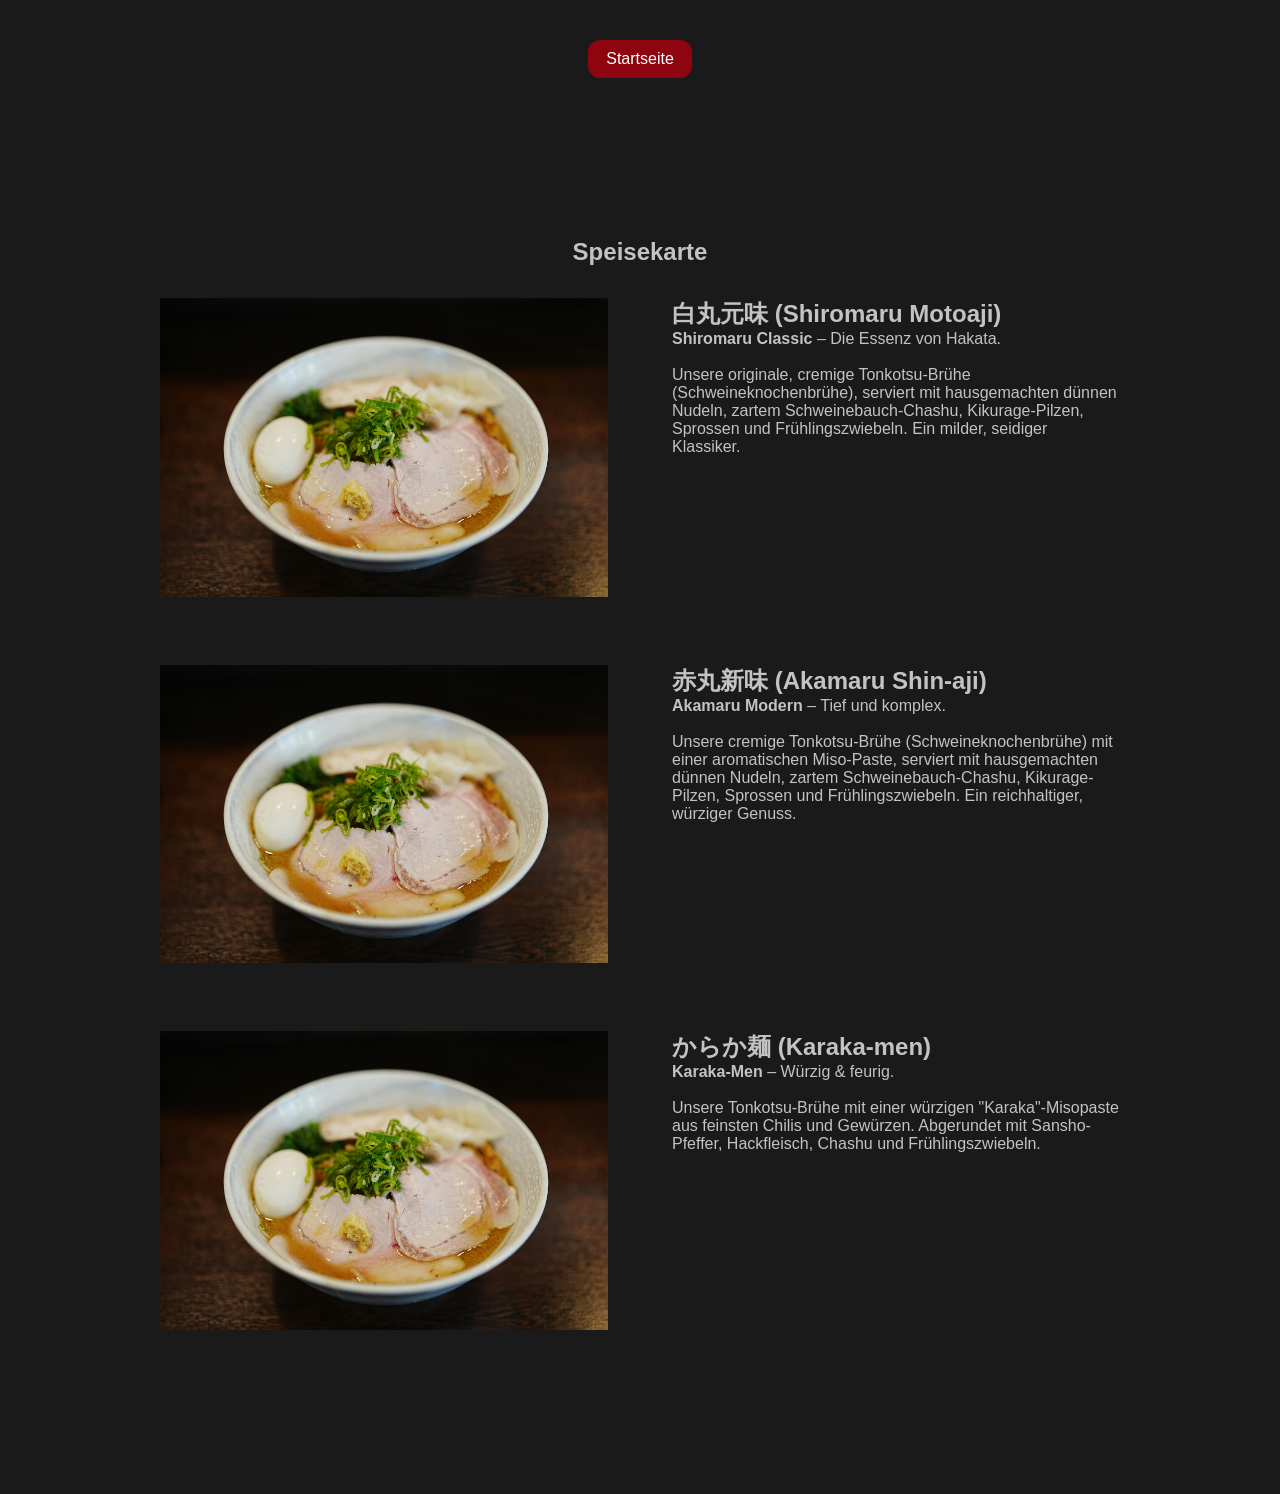
==== menu.html @ 24d96dd8 "menu created" ====
<!doctype html>
<html lang="de">
  <head>
    <meta charset="UTF-8" />
    <meta name="viewport" content="width=device-width, initial-scale=1.0" />
    <title>Takumi Speisekarte</title>
    <link rel="stylesheet" href="styleMenu.css" />
  </head>
  <body>

    <section class="home">
      <a href="index.html" class="homesite button">Startseite</a>
    </section>

    <section class="speisekarteSection">
      <h1 class="header">Speisekarte</h1>
      <div class="speisekarte">
        <div class="image"><img src="assets/preview (2).jpg" alt="Shiromaru Motoaji Ramen" class="img"></div>
        <div class="content">
        <h2 class="recip">白丸元味 (Shiromaru Motoaji)</h2>
        <p class="description">
          <strong>Shiromaru Classic</strong> – Die Essenz von Hakata.</br></br>
          Unsere originale, cremige Tonkotsu-Brühe (Schweineknochenbrühe),
          serviert mit hausgemachten dünnen Nudeln, zartem Schweinebauch-Chashu,
          Kikurage-Pilzen, Sprossen und Frühlingszwiebeln. Ein milder, seidiger
          Klassiker.
        </p>
      </div>
      <div class="image"><img src="assets/preview (2).jpg" alt="Akamaru Shin-aji Ramen" class="img"></div>
      <div class="content"><h2 class="recip">赤丸新味 (Akamaru Shin-aji)</h2>
        <p class="description">
          <strong>Akamaru Modern</strong> – Tief und komplex.</br></br>
          Unsere cremige Tonkotsu-Brühe (Schweineknochenbrühe) mit einer
          aromatischen Miso-Paste, serviert mit hausgemachten dünnen Nudeln,
          zartem Schweinebauch-Chashu, Kikurage-Pilzen, Sprossen und
          Frühlingszwiebeln. Ein reichhaltiger, würziger Genuss.
        </p>
    </div>
      <div class="image"><img src="assets/preview (2).jpg" alt="Karaka-men Ramen" class="img"></div>
      <div class="content"><h2 class="recip">からか麺 (Karaka-men)</h2>
        <p class="description">
          <strong>Karaka-Men</strong> – Würzig & feurig.</br></br>
          Unsere Tonkotsu-Brühe mit einer würzigen "Karaka"-Misopaste aus feinsten Chilis und Gewürzen. Abgerundet mit Sansho-Pfeffer, Hackfleisch, Chashu und Frühlingszwiebeln.
        </p>
      </div>
      </div>
    </section>
  </body>
</html>
---- styleMenu.css ----
* {
  margin: 0;
  padding: 0;
}
:root {
  --primary-color: #8e050f;
  --secondary-color: #303030;
  --gray-color: #c4c3c3;
  --white-color: #fff;
  --font-family: "Noto Sans JP", sans-serif;
  scroll-behavior: smooth;
}
body {
  font-family: var(--font-family);
  background-color: #1a1a1a;
  color: var(--gray-color);
}
.home {
  margin-top: 2.5rem;
  display: flex;
  justify-content: center;
}
a.homesite.button {
  display: flex;
  text-decoration: none;
  color: var(--white-color);
  font-weight: normal;
  background-color: var(--primary-color);
  border: solid 2px var(--primary-color);
  padding: 0.5rem 1rem;
  font-size: clamp(1rem, 1vw, 1.1rem);
  border-radius: 12px;
  font-family: var(--font-family);
  transition: all 0.2s ease-out;
  width: fit-content;
}
a.button:hover {
  background-color: transparent;
  color: var(--primary-color);
}
.speisekarteSection {
  margin: 10rem;
  text-align: center;
}
.speisekarte {
  margin-top: 2rem;
  display: grid;
  gap: 4rem;
  grid-template-columns: auto;
  text-align: Left;
  grid-template-columns: 1fr 1fr;
}
.img {
  width: 100%;
}
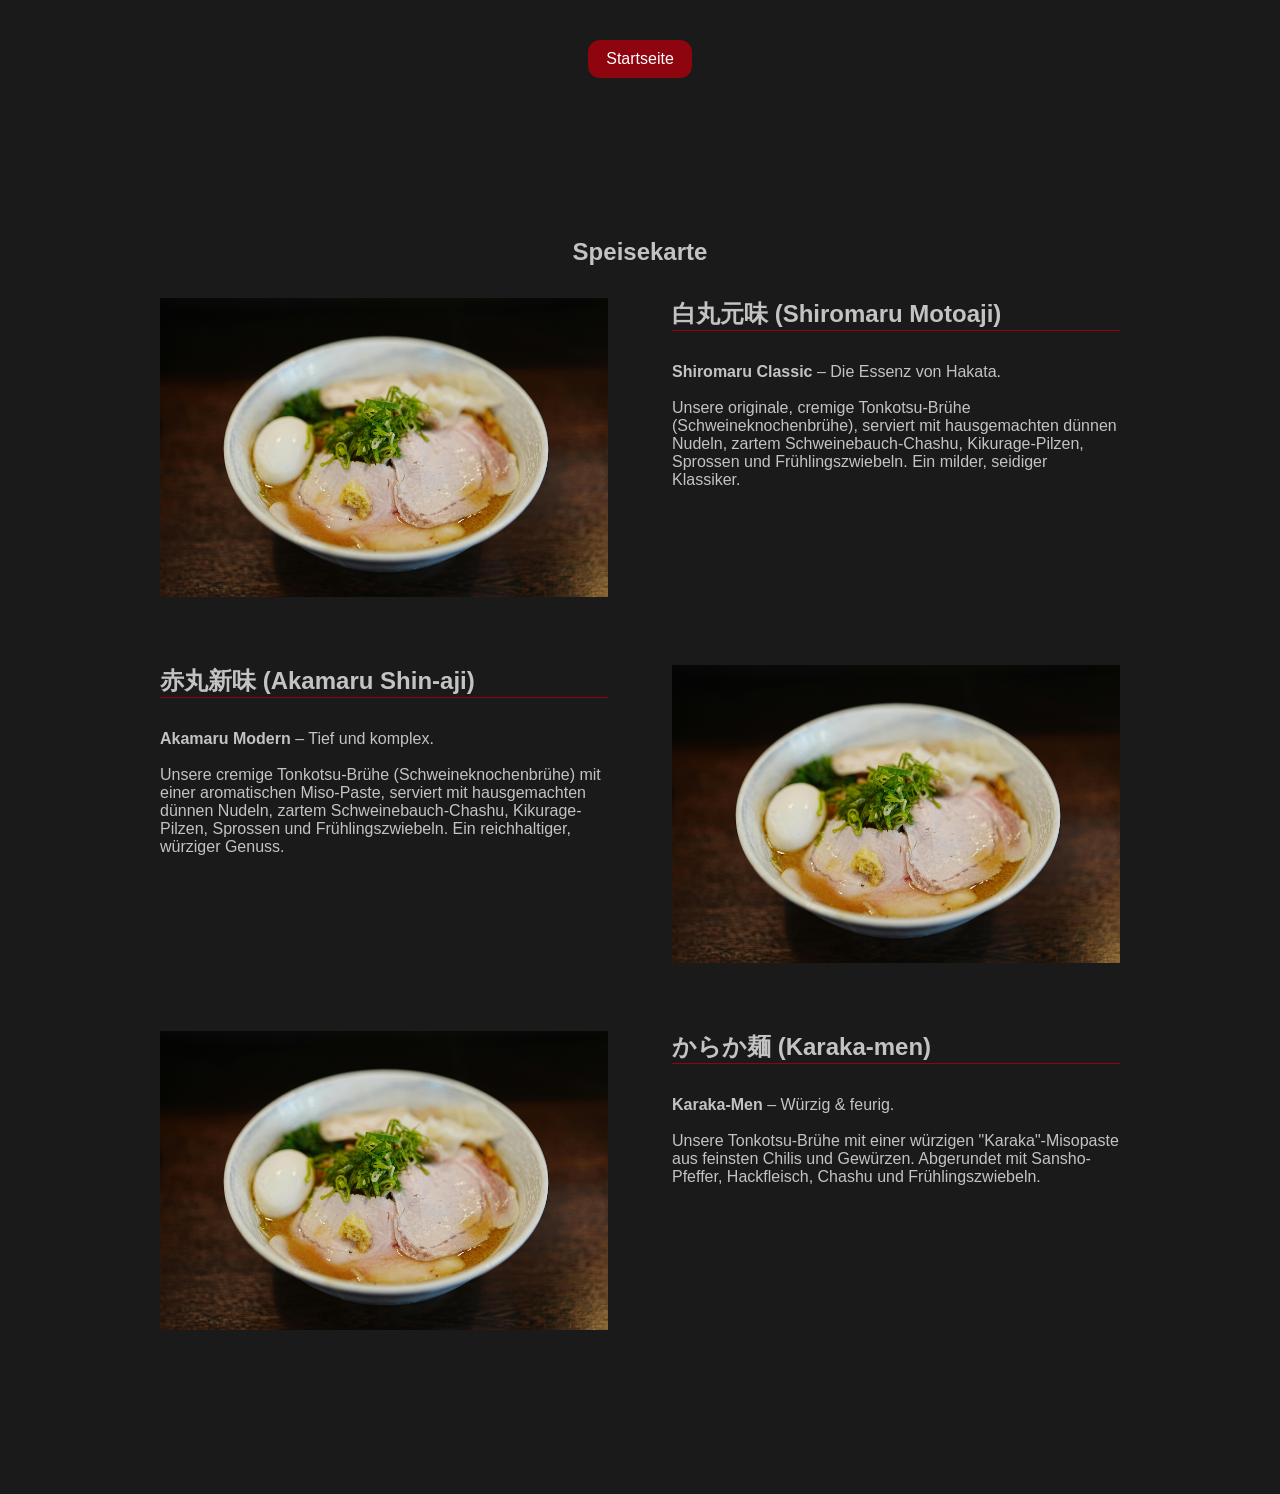
==== commit 8367af1a: "basic menu skelett" ====
--- a/menu.html
+++ b/menu.html
@@ -26,7 +26,6 @@
           Klassiker.
         </p>
       </div>
-      <div class="image"><img src="assets/preview (2).jpg" alt="Akamaru Shin-aji Ramen" class="img"></div>
       <div class="content"><h2 class="recip">赤丸新味 (Akamaru Shin-aji)</h2>
         <p class="description">
           <strong>Akamaru Modern</strong> – Tief und komplex.</br></br>
@@ -36,6 +35,7 @@
           Frühlingszwiebeln. Ein reichhaltiger, würziger Genuss.
         </p>
     </div>
+    <div class="image"><img src="assets/preview (2).jpg" alt="Akamaru Shin-aji Ramen" class="img"></div>
       <div class="image"><img src="assets/preview (2).jpg" alt="Karaka-men Ramen" class="img"></div>
       <div class="content"><h2 class="recip">からか麺 (Karaka-men)</h2>
         <p class="description">
--- a/styleMenu.css
+++ b/styleMenu.css
@@ -53,3 +53,10 @@
 .img {
   width: 100%;
 }
+.recip {
+  margin-left: 0 auto;
+  border-bottom: solid 0.1rem var(--primary-color);
+}
+.description {
+  margin-top: 2rem;
+}
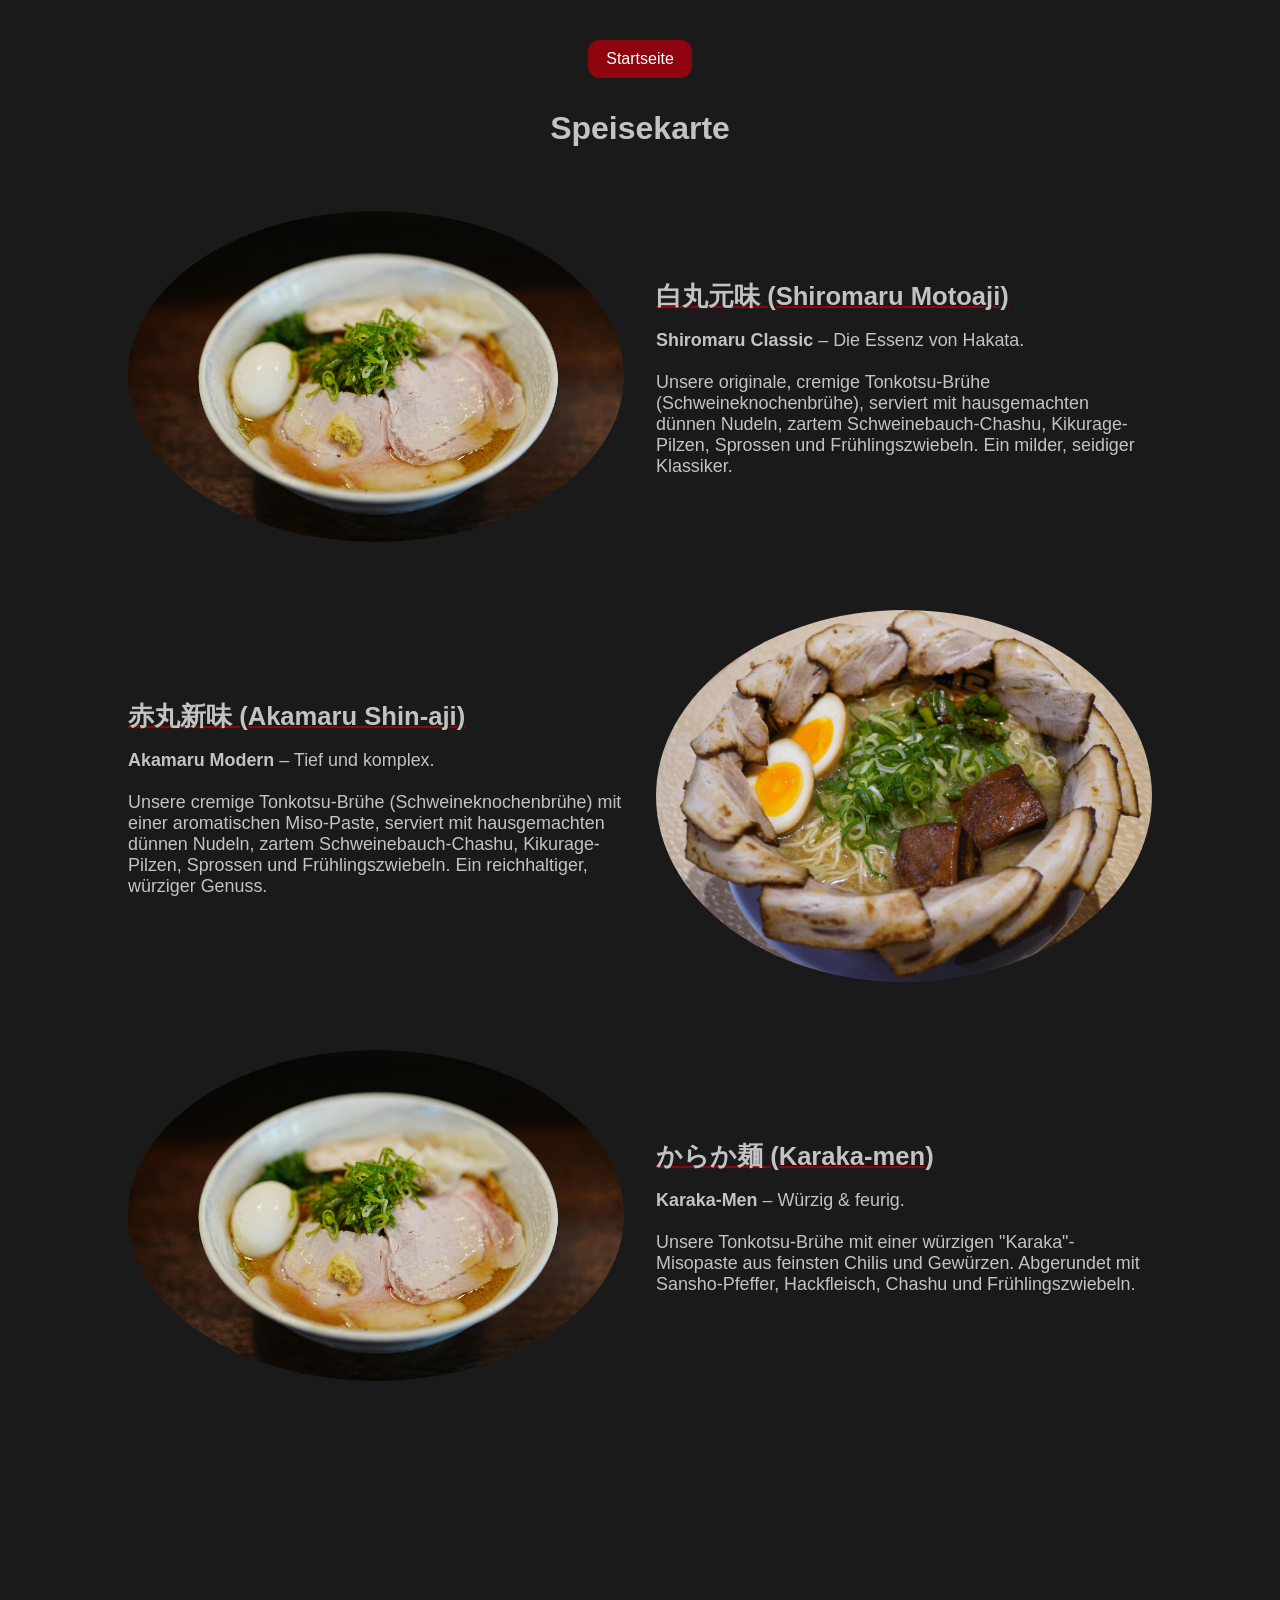
==== commit dce0f0fa: "menu skelett responsive" ====
--- a/menu.html
+++ b/menu.html
@@ -7,17 +7,16 @@
     <link rel="stylesheet" href="styleMenu.css" />
   </head>
   <body>
-
     <section class="home">
       <a href="index.html" class="homesite button">Startseite</a>
     </section>
 
     <section class="speisekarteSection">
       <h1 class="header">Speisekarte</h1>
-      <div class="speisekarte">
+      <div class="speisekarte first">
         <div class="image"><img src="assets/preview (2).jpg" alt="Shiromaru Motoaji Ramen" class="img"></div>
         <div class="content">
-        <h2 class="recip">白丸元味 (Shiromaru Motoaji)</h2>
+        <h2 class="recip">白丸元味 <wbr />(Shiromaru Motoaji)</h2>
         <p class="description">
           <strong>Shiromaru Classic</strong> – Die Essenz von Hakata.</br></br>
           Unsere originale, cremige Tonkotsu-Brühe (Schweineknochenbrühe),
@@ -26,7 +25,9 @@
           Klassiker.
         </p>
       </div>
-      <div class="content"><h2 class="recip">赤丸新味 (Akamaru Shin-aji)</h2>
+       </div>
+       <div class="speisekarte two">
+      <div class="content"><h2 class="recip">赤丸新味 <wbr />(Akamaru Shin-aji)</h2>
         <p class="description">
           <strong>Akamaru Modern</strong> – Tief und komplex.</br></br>
           Unsere cremige Tonkotsu-Brühe (Schweineknochenbrühe) mit einer
@@ -35,15 +36,21 @@
           Frühlingszwiebeln. Ein reichhaltiger, würziger Genuss.
         </p>
     </div>
-    <div class="image"><img src="assets/preview (2).jpg" alt="Akamaru Shin-aji Ramen" class="img"></div>
+    <div class="image"><img src="assets/ramen2.jpg" alt="Akamaru Shin-aji Ramen" class="img"></div>
+    </div>
+     
+    
+    <div class="speisekarte three">
       <div class="image"><img src="assets/preview (2).jpg" alt="Karaka-men Ramen" class="img"></div>
-      <div class="content"><h2 class="recip">からか麺 (Karaka-men)</h2>
+      <div class="content"><h2 class="recip">からか麺 <wbr />(Karaka-men)</h2>
         <p class="description">
           <strong>Karaka-Men</strong> – Würzig & feurig.</br></br>
           Unsere Tonkotsu-Brühe mit einer würzigen "Karaka"-Misopaste aus feinsten Chilis und Gewürzen. Abgerundet mit Sansho-Pfeffer, Hackfleisch, Chashu und Frühlingszwiebeln.
         </p>
       </div>
-      </div>
+        </div>
     </section>
+
+    <div class="platzhalter"></div>
   </body>
 </html>
--- a/styleMenu.css
+++ b/styleMenu.css
@@ -9,6 +9,9 @@
   --white-color: #fff;
   --font-family: "Noto Sans JP", sans-serif;
   scroll-behavior: smooth;
+}
+.platzhalter {
+  height: 100vh;
 }
 body {
   font-family: var(--font-family);
@@ -39,24 +42,70 @@
   color: var(--primary-color);
 }
 .speisekarteSection {
-  margin: 10rem;
+  width: 80%;
   text-align: center;
+  margin: 0 auto;
+  gap: 4rem;
+  display: grid;
+  margin-top: 2rem;
 }
 .speisekarte {
-  margin-top: 2rem;
   display: grid;
-  gap: 4rem;
-  grid-template-columns: auto;
+  grid-template-columns: 1fr;
   text-align: Left;
-  grid-template-columns: 1fr 1fr;
+  align-items: center;
+  gap: 2rem;
+  grid-template-areas:
+    "bild"
+    "text";
+}
+.images {
+  grid-area: bild;
+  display: flex;
+  justify-content: center;
+  align-items: center;
+  width: 100%;
+}
+.content {
+  grid-area: text;
 }
 .img {
   width: 100%;
+  max-width: 500px;
+  height: auto;
+  /* aspect-ratio: 1 / 1; */
+  /* object-fit: cover; */
+  border-radius: 50%;
 }
 .recip {
   margin-left: 0 auto;
-  border-bottom: solid 0.1rem var(--primary-color);
+  text-decoration: underline var(--primary-color) 0.1rem;
+  font-size: clamp(1.4rem, 2vw, 3rem);
 }
 .description {
-  margin-top: 2rem;
+  margin-top: 1rem;
+  font-size: clamp(1rem, 1.4vw, 1.8rem);
 }
+.header {
+  font-size: clamp(2rem, 2.5vw, 3rem);
+}
+/* ---- Responsive Designs ----*/
+@media only screen and (min-width: 851px) {
+  .speisekarte {
+    grid-template-columns: 1fr 1fr;
+    grid-template-areas: "bild text";
+  }
+  .speisekarte.two {
+    grid-template-areas: "text bild";
+  }
+}
+@media only screen and (max-width: 850px) {
+  .speisekarte {
+    grid-template-columns: 1fr;
+    text-align: center;
+    gap: 1.5rem;
+  }
+  .recip {
+    margin-top: 0.5rem;
+  }
+}
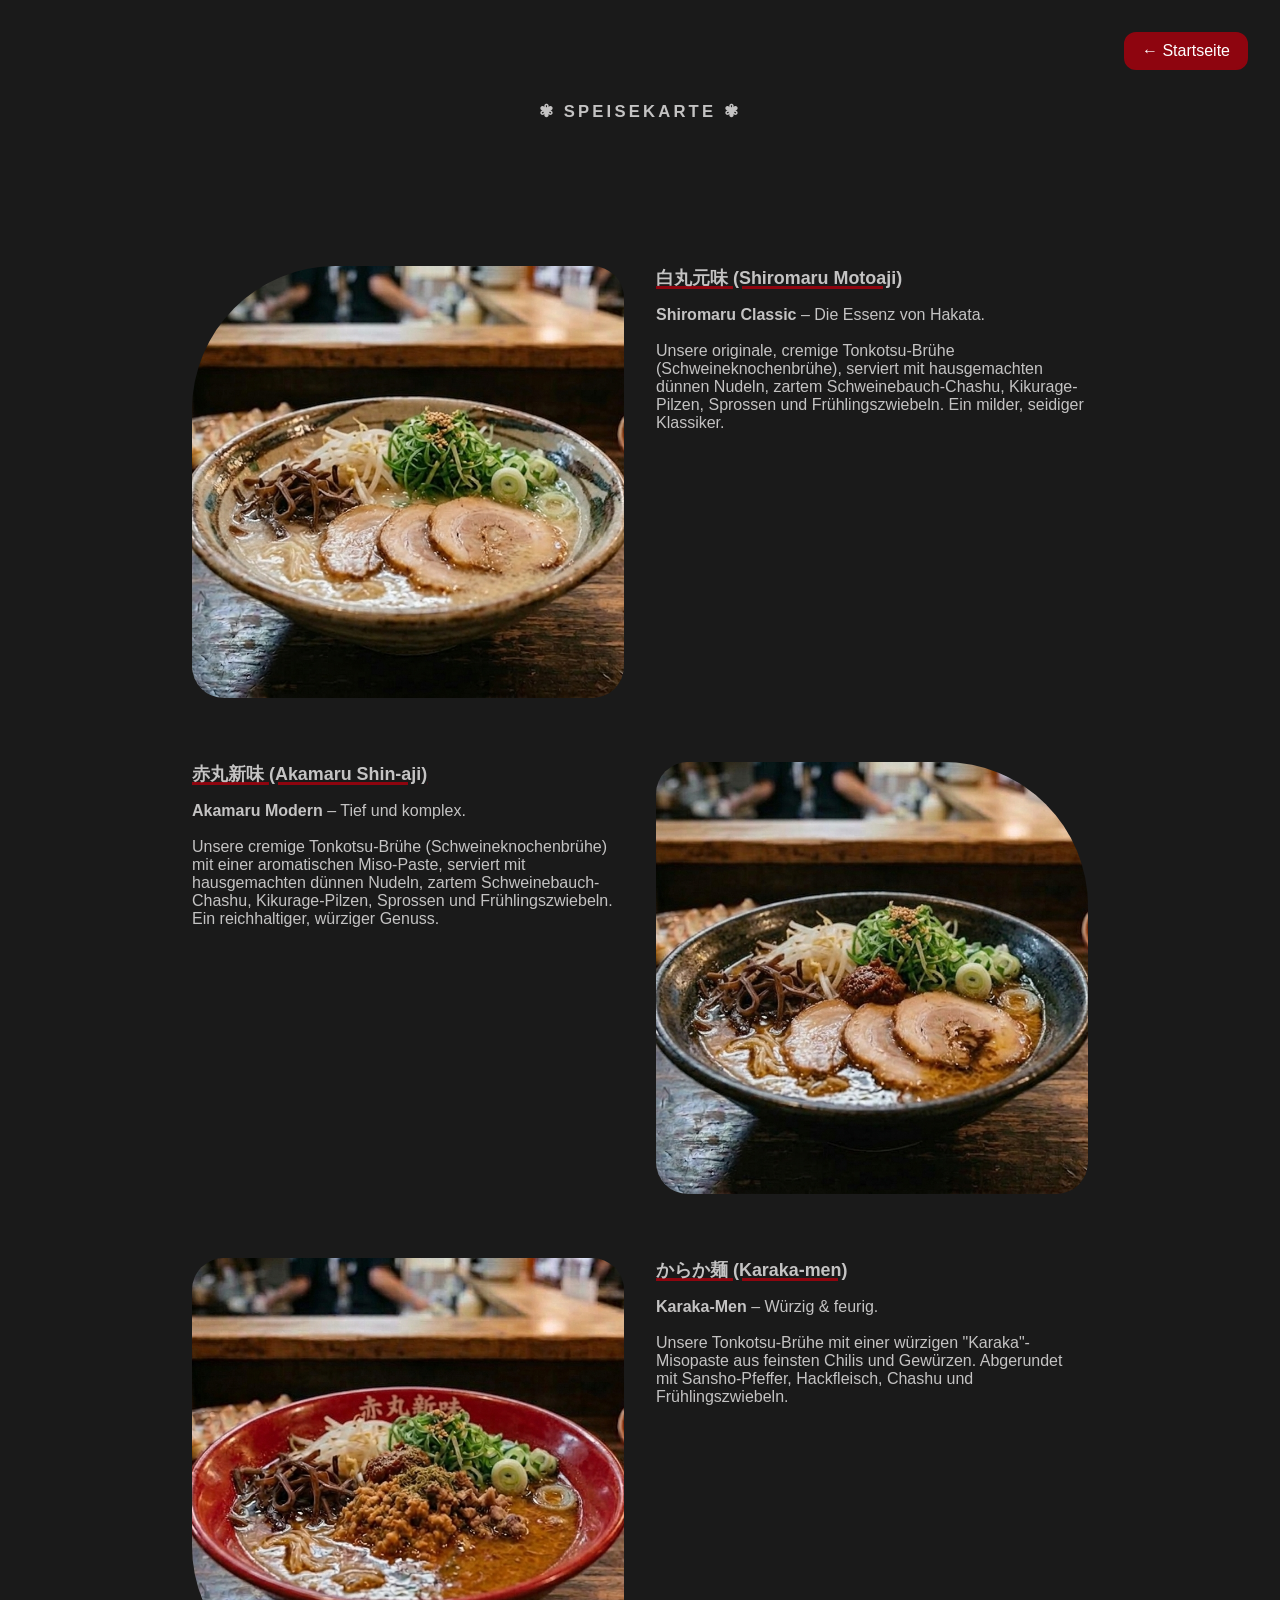
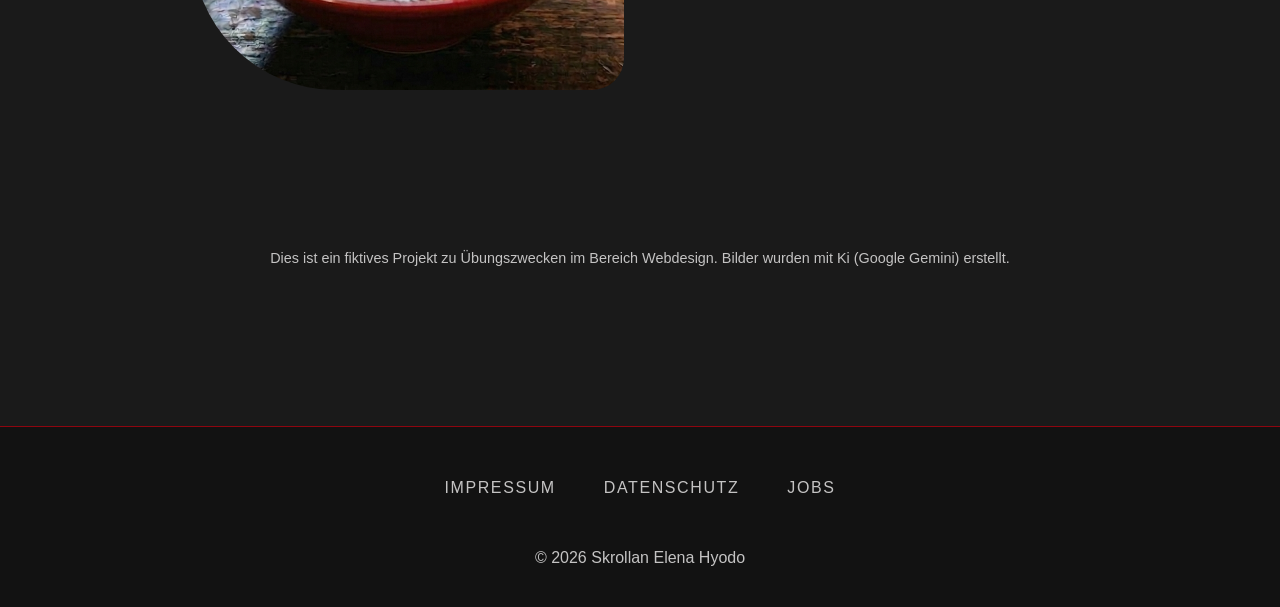
==== commit e6503a7c: "new pic and new style" ====
--- a/menu.html
+++ b/menu.html
@@ -8,13 +8,13 @@
   </head>
   <body>
     <section class="home">
-      <a href="index.html" class="homesite button">Startseite</a>
+      <a href="index.html" class="homesite button">&larr; Startseite</a>
     </section>
 
     <section class="speisekarteSection">
-      <h1 class="header">Speisekarte</h1>
+      <h1 class="header">&#10046 Speisekarte &#10046</h1>
       <div class="speisekarte first">
-        <div class="image"><img src="assets/preview (2).jpg" alt="Shiromaru Motoaji Ramen" class="img"></div>
+        <div class="image"><img src="assets/ramen1.png" alt="Shiromaru Motoaji Ramen" class="img first"></div>
         <div class="content">
         <h2 class="recip">白丸元味 <wbr />(Shiromaru Motoaji)</h2>
         <p class="description">
@@ -26,7 +26,7 @@
         </p>
       </div>
        </div>
-       <div class="speisekarte two">
+       <div class="speisekarte second">
       <div class="content"><h2 class="recip">赤丸新味 <wbr />(Akamaru Shin-aji)</h2>
         <p class="description">
           <strong>Akamaru Modern</strong> – Tief und komplex.</br></br>
@@ -36,21 +36,43 @@
           Frühlingszwiebeln. Ein reichhaltiger, würziger Genuss.
         </p>
     </div>
-    <div class="image"><img src="assets/ramen2.jpg" alt="Akamaru Shin-aji Ramen" class="img"></div>
+    <div class="image"><img src="assets/ramen2.png" alt="Akamaru Shin-aji Ramen" class="img second"></div>
     </div>
      
     
-    <div class="speisekarte three">
-      <div class="image"><img src="assets/preview (2).jpg" alt="Karaka-men Ramen" class="img"></div>
+    <div class="speisekarte third">
+      <div class="image"><img src="assets/ramen3.png" alt="Karaka-men Ramen" class="img third"></div>
       <div class="content"><h2 class="recip">からか麺 <wbr />(Karaka-men)</h2>
         <p class="description">
           <strong>Karaka-Men</strong> – Würzig & feurig.</br></br>
-          Unsere Tonkotsu-Brühe mit einer würzigen "Karaka"-Misopaste aus feinsten Chilis und Gewürzen. Abgerundet mit Sansho-Pfeffer, Hackfleisch, Chashu und Frühlingszwiebeln.
+          Unsere Tonkotsu-Brühe mit einer würzigen "Karaka"-Misopaste aus feinsten Chilis und Gewürzen. 
+          Abgerundet mit Sansho-Pfeffer, Hackfleisch, Chashu und Frühlingszwiebeln.
         </p>
       </div>
         </div>
     </section>
 
-    <div class="platzhalter"></div>
+    <div class="disclaimerContainer">
+        <p class="disclaimer">Dies ist ein fiktives Projekt zu Übungszwecken im Bereich Webdesign. 
+            Bilder wurden mit Ki (Google Gemini) erstellt.</p>
+    </div>
+
+    <footer class="footer">
+      <div class="footerLinks">
+        <a href="#" class="footerlink">Impressum</a>
+        <a href="#" class="footerlink">Datenschutz</a>
+        <a href="#" class="footerlink">Jobs</a>
+      </div>
+      <div class="copyright">
+        <p class="copyrightText">
+          &copy; 2026
+          <a href="https://github.com/Schokett" class="copyrightLink"
+            >Skrollan Elena Hyodo</a
+          >
+        </p>
+      </div>
+    </footer>
+
+    
   </body>
 </html>
--- a/styleMenu.css
+++ b/styleMenu.css
@@ -10,8 +10,17 @@
   --font-family: "Noto Sans JP", sans-serif;
   scroll-behavior: smooth;
 }
-.platzhalter {
-  height: 100vh;
+.disclaimerContainer {
+  /* height: 10vh; */
+  padding: 10rem 0 10rem 0;
+  text-align: center;
+  margin: auto;
+  font-size: 0.9rem;
+}
+.description {
+  text-align: end;
+  margin: auto;
+  font-size: 0.2rem;
 }
 body {
   font-family: var(--font-family);
@@ -19,9 +28,9 @@
   color: var(--gray-color);
 }
 .home {
-  margin-top: 2.5rem;
+  margin: 2rem 2rem 0 0;
   display: flex;
-  justify-content: center;
+  justify-content: right;
 }
 a.homesite.button {
   display: flex;
@@ -42,7 +51,7 @@
   color: var(--primary-color);
 }
 .speisekarteSection {
-  width: 80%;
+  width: 70%;
   text-align: center;
   margin: 0 auto;
   gap: 4rem;
@@ -52,8 +61,7 @@
 .speisekarte {
   display: grid;
   grid-template-columns: 1fr;
-  text-align: Left;
-  align-items: center;
+  text-align: left;
   gap: 2rem;
   grid-template-areas:
     "bild"
@@ -68,26 +76,79 @@
 }
 .content {
   grid-area: text;
+  display: flex;
+  flex-direction: column;
+  justify-content: center;
 }
 .img {
   width: 100%;
   max-width: 500px;
   height: auto;
-  /* aspect-ratio: 1 / 1; */
-  /* object-fit: cover; */
-  border-radius: 50%;
+  display: block;
+  margin-left: auto;
+  margin-right: auto;
+  aspect-ratio: 1/1;
+  object-fit: cover;
+}
+.img.first {
+  border-radius: 9rem 2rem 2rem 2rem;
+}
+.img.second {
+  border-radius: 2rem 9rem 2rem 2rem;
+}
+.img.third {
+  border-radius: 2rem 2rem 2rem 9rem;
 }
 .recip {
   margin-left: 0 auto;
-  text-decoration: underline var(--primary-color) 0.1rem;
-  font-size: clamp(1.4rem, 2vw, 3rem);
+  text-decoration: underline var(--primary-color) 0.2rem;
+  font-size: clamp(1.1rem, 1.4vw, 2rem);
 }
 .description {
   margin-top: 1rem;
-  font-size: clamp(1rem, 1.4vw, 1.8rem);
+  font-size: clamp(1rem, 1.2vw, 1.4rem);
+  text-align: left;
 }
 .header {
-  font-size: clamp(2rem, 2.5vw, 3rem);
+  font-size: clamp(1rem, 1.3vw, 2rem);
+  letter-spacing: 0.2rem;
+  text-transform: uppercase;
+  padding-bottom: 5rem;
+}
+/* ---- Footer ----*/
+.footer {
+  background-color: #121212;
+  text-align: center;
+  display: grid;
+  gap: 2rem;
+  min-height: 20vh;
+  border-top: 0.1rem solid var(--primary-color);
+}
+.footerLinks {
+  margin-top: 2rem;
+  display: grid;
+  gap: 1rem;
+  align-self: center;
+  .footerlink {
+    text-decoration: none;
+    color: #c4c3c3;
+    text-transform: uppercase;
+    letter-spacing: 0.1rem;
+    position: relative;
+  }
+  .footerlink::after {
+    content: "";
+    position: absolute;
+    width: 0;
+    height: 1px;
+    bottom: 0;
+    left: 0;
+    background-color: var(--primary-color);
+    transition: width 0.3s ease-in-out;
+  }
+  .footerlink:hover::after {
+    width: 100%;
+  }
 }
 /* ---- Responsive Designs ----*/
 @media only screen and (min-width: 851px) {
@@ -95,8 +156,24 @@
     grid-template-columns: 1fr 1fr;
     grid-template-areas: "bild text";
   }
-  .speisekarte.two {
+  .speisekarte.second {
     grid-template-areas: "text bild";
+  }
+  .footerLinks {
+    grid-auto-flow: column;
+    grid-auto-columns: min-content;
+    justify-content: center;
+    gap: 3rem;
+
+    a.footerlink {
+      font-size: 1rem;
+    }
+  }
+  .copyright {
+    a.copyrightLink {
+      text-decoration: none;
+      color: var(--gray-color);
+    }
   }
 }
 @media only screen and (max-width: 850px) {
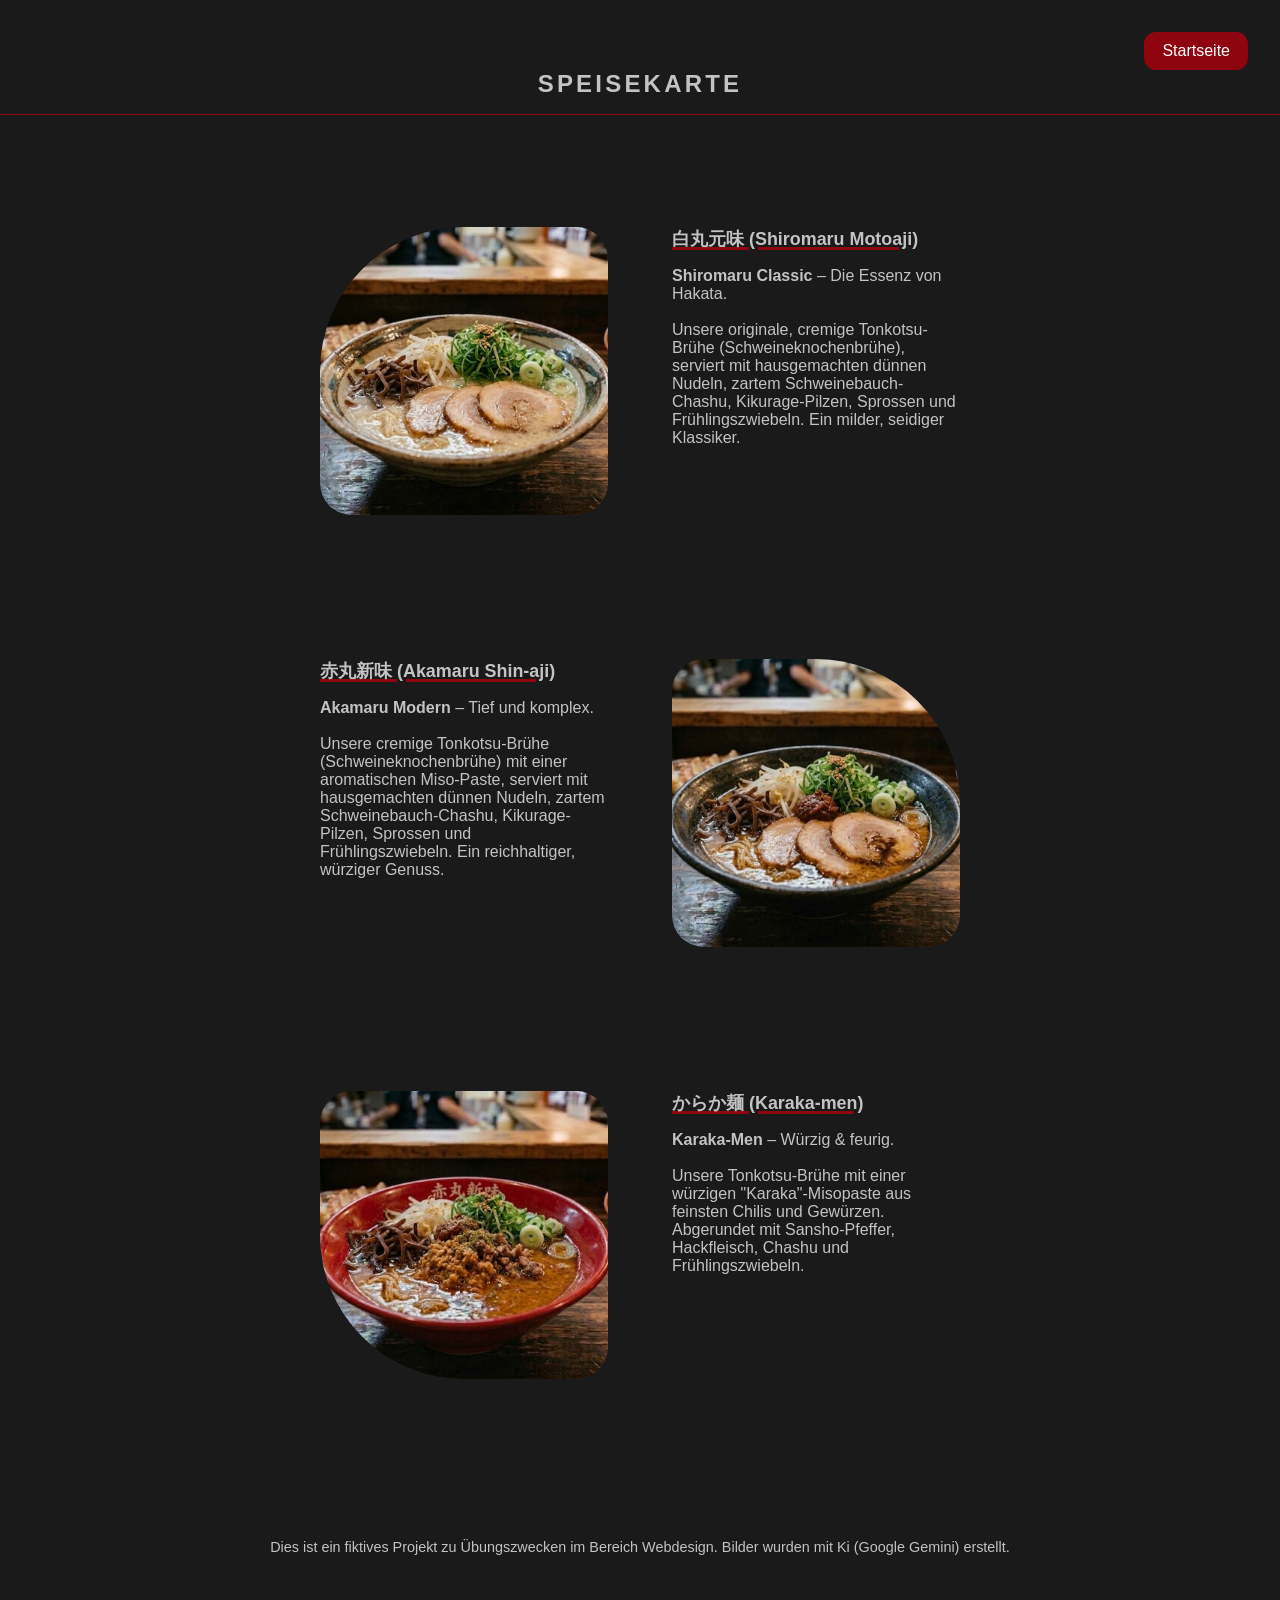
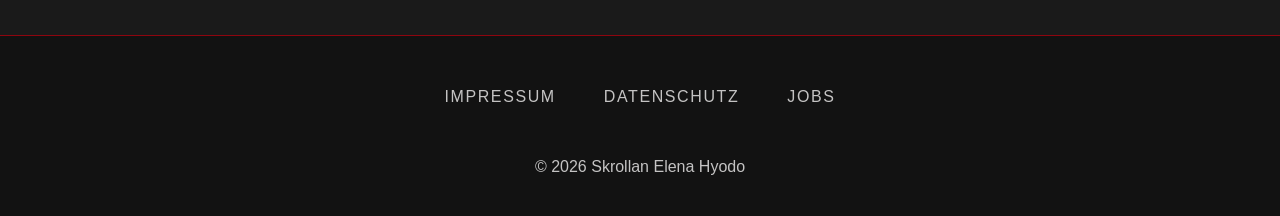
==== commit f12b2cb2: "style nav and header menu changed" ====
--- a/menu.html
+++ b/menu.html
@@ -8,11 +8,15 @@
   </head>
   <body>
     <section class="home">
-      <a href="index.html" class="homesite button">&larr; Startseite</a>
+      <a href="index.html" class="homesite button">Startseite</a>
     </section>
 
+    <div class="nav">
+    <h1 class="header">Speisekarte</h1>
+    </div>
+
     <section class="speisekarteSection">
-      <h1 class="header">&#10046 Speisekarte &#10046</h1>
+      
       <div class="speisekarte first">
         <div class="image"><img src="assets/ramen1.png" alt="Shiromaru Motoaji Ramen" class="img first"></div>
         <div class="content">
--- a/styleMenu.css
+++ b/styleMenu.css
@@ -12,7 +12,7 @@
 }
 .disclaimerContainer {
   /* height: 10vh; */
-  padding: 10rem 0 10rem 0;
+  padding: 10rem 0 5rem 0;
   text-align: center;
   margin: auto;
   font-size: 0.9rem;
@@ -51,7 +51,7 @@
   color: var(--primary-color);
 }
 .speisekarteSection {
-  width: 70%;
+  width: 50%;
   text-align: center;
   margin: 0 auto;
   gap: 4rem;
@@ -62,18 +62,20 @@
   display: grid;
   grid-template-columns: 1fr;
   text-align: left;
-  gap: 2rem;
+  gap: 4rem;
+  padding-top: 5rem;
   grid-template-areas:
     "bild"
     "text";
 }
-.images {
+.image {
   grid-area: bild;
   display: flex;
   justify-content: center;
   align-items: center;
   width: 100%;
 }
+
 .content {
   grid-area: text;
   display: flex;
@@ -109,11 +111,16 @@
   font-size: clamp(1rem, 1.2vw, 1.4rem);
   text-align: left;
 }
-.header {
-  font-size: clamp(1rem, 1.3vw, 2rem);
-  letter-spacing: 0.2rem;
-  text-transform: uppercase;
-  padding-bottom: 5rem;
+.nav {
+  display: flex;
+  justify-content: center;
+  border-bottom: solid 0.1rem var(--primary-color);
+  .header {
+    font-size: clamp(1.5rem, 1.5vw, 2rem);
+    letter-spacing: 0.2rem;
+    text-transform: uppercase;
+    margin-bottom: 1rem;
+  }
 }
 /* ---- Footer ----*/
 .footer {
@@ -151,6 +158,13 @@
   }
 }
 /* ---- Responsive Designs ----*/
+@media only screen and (max-width: 550px) {
+  a.homesite.button {
+    display: flex;
+    justify-content: center;
+    margin: 0 auto;
+  }
+}
 @media only screen and (min-width: 851px) {
   .speisekarte {
     grid-template-columns: 1fr 1fr;
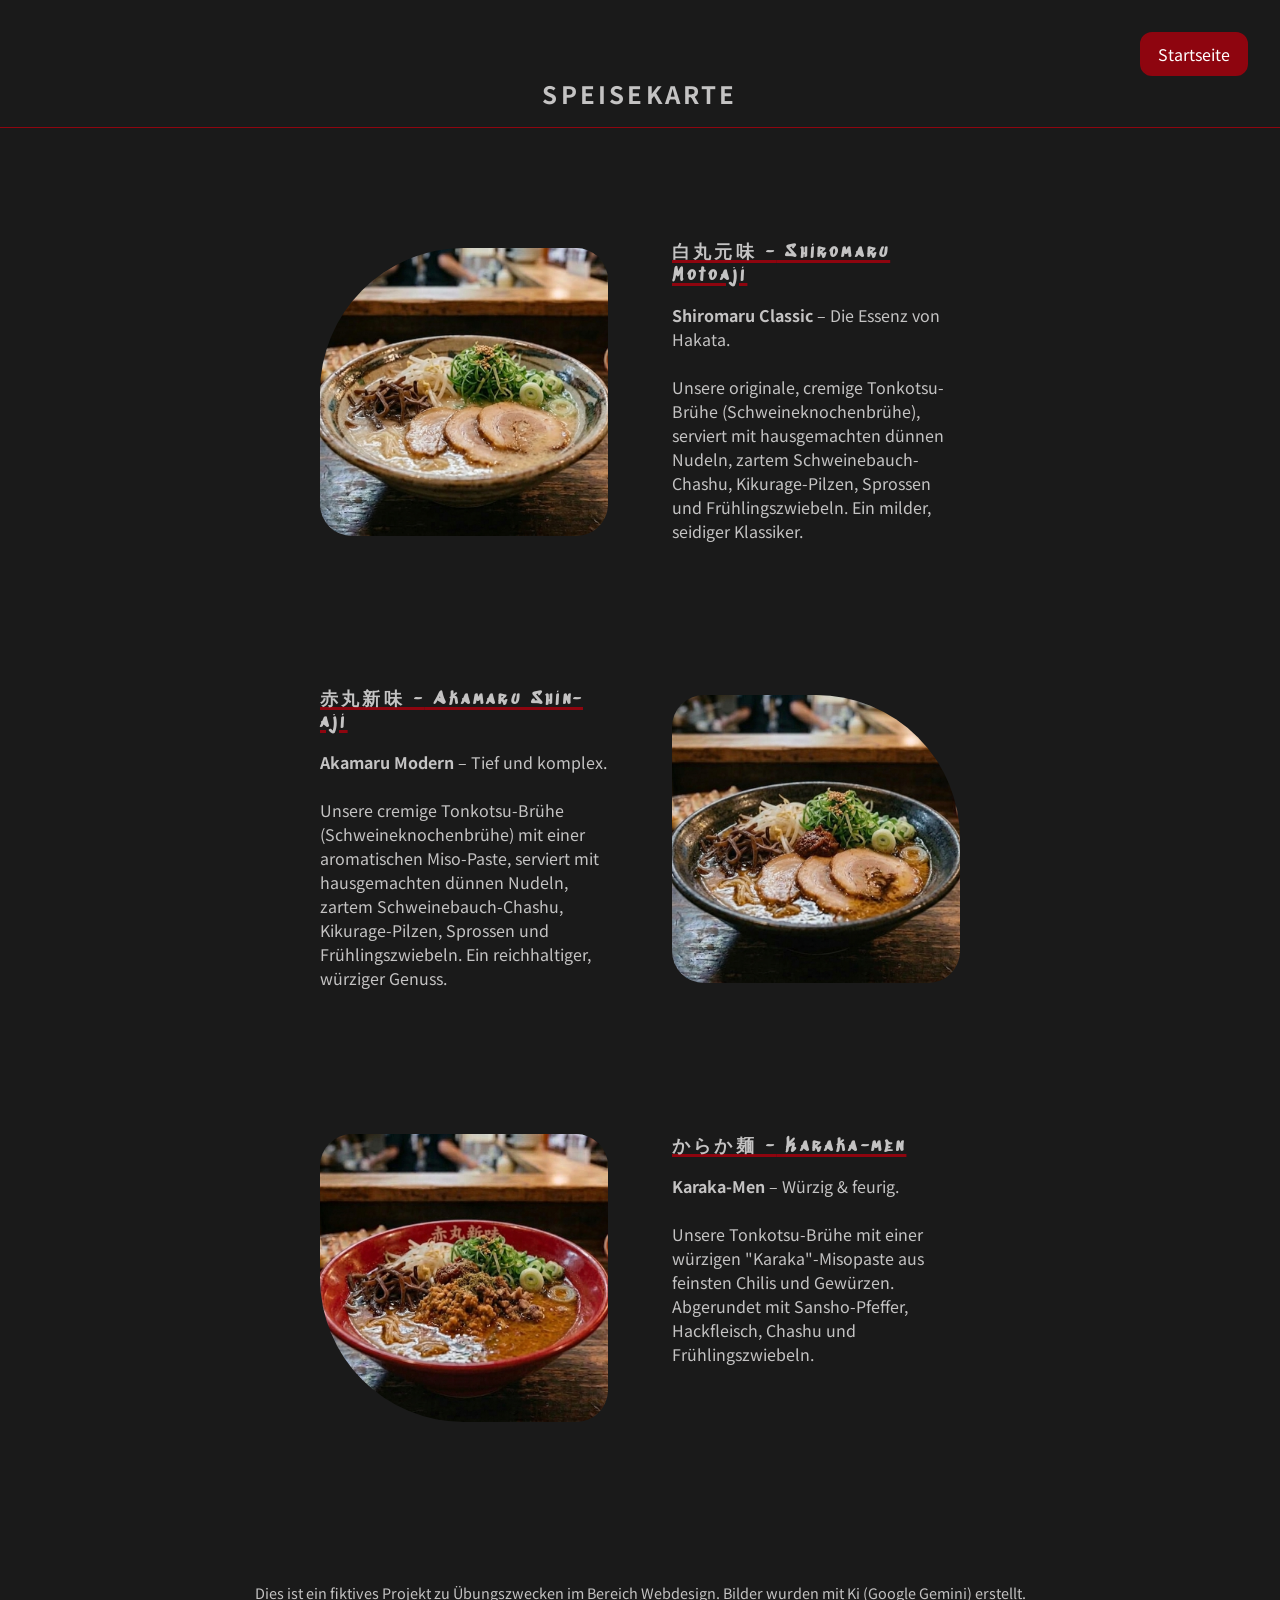
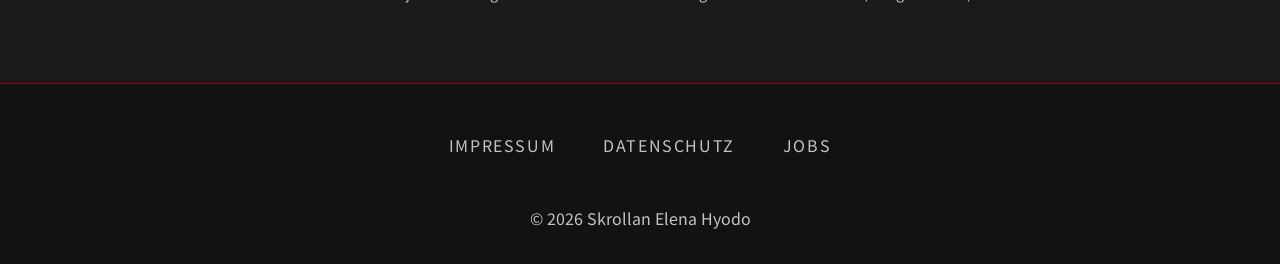
==== commit 0fd2c22a: "fonts added and styled" ====
--- a/menu.html
+++ b/menu.html
@@ -20,7 +20,7 @@
       <div class="speisekarte first">
         <div class="image"><img src="assets/ramen1.png" alt="Shiromaru Motoaji Ramen" class="img first"></div>
         <div class="content">
-        <h2 class="recip">白丸元味 <wbr />(Shiromaru Motoaji)</h2>
+        <h2 class="recip">白丸元味 -<wbr /> Shiromaru Motoaji</h2>
         <p class="description">
           <strong>Shiromaru Classic</strong> – Die Essenz von Hakata.</br></br>
           Unsere originale, cremige Tonkotsu-Brühe (Schweineknochenbrühe),
@@ -31,7 +31,7 @@
       </div>
        </div>
        <div class="speisekarte second">
-      <div class="content"><h2 class="recip">赤丸新味 <wbr />(Akamaru Shin-aji)</h2>
+      <div class="content"><h2 class="recip">赤丸新味 -<wbr /> Akamaru Shin-aji</h2>
         <p class="description">
           <strong>Akamaru Modern</strong> – Tief und komplex.</br></br>
           Unsere cremige Tonkotsu-Brühe (Schweineknochenbrühe) mit einer
@@ -46,7 +46,7 @@
     
     <div class="speisekarte third">
       <div class="image"><img src="assets/ramen3.png" alt="Karaka-men Ramen" class="img third"></div>
-      <div class="content"><h2 class="recip">からか麺 <wbr />(Karaka-men)</h2>
+      <div class="content"><h2 class="recip">からか麺 -<wbr /> Karaka-men</h2>
         <p class="description">
           <strong>Karaka-Men</strong> – Würzig & feurig.</br></br>
           Unsere Tonkotsu-Brühe mit einer würzigen "Karaka"-Misopaste aus feinsten Chilis und Gewürzen. 
--- a/styleMenu.css
+++ b/styleMenu.css
@@ -1,3 +1,39 @@
+/* noto-sans-jp-regular - japanese_latin */
+@font-face {
+  font-display: swap; /* Check https://developer.mozilla.org/en-US/docs/Web/CSS/@font-face/font-display for other options. */
+  font-family: "Noto Sans JP";
+  font-style: normal;
+  font-weight: 400;
+  src: url("assets/fonts/noto-sans-jp-v56-japanese_latin/noto-sans-jp-v56-japanese_latin-regular.woff2")
+    format("woff2"); /* Chrome 36+, Opera 23+, Firefox 39+, Safari 12+, iOS 10+ */
+}
+/* noto-sans-jp-700 - japanese_latin */
+@font-face {
+  font-display: swap; /* Check https://developer.mozilla.org/en-US/docs/Web/CSS/@font-face/font-display for other options. */
+  font-family: "Noto Sans JP";
+  font-style: normal;
+  font-weight: 700;
+  src: url("assets/fonts/noto-sans-jp-v56-japanese_latin/noto-sans-jp-v56-japanese_latin-700.woff2")
+    format("woff2"); /* Chrome 36+, Opera 23+, Firefox 39+, Safari 12+, iOS 10+ */
+}
+/* hina-mincho-regular - japanese_latin */
+@font-face {
+  font-display: swap; /* Check https://developer.mozilla.org/en-US/docs/Web/CSS/@font-face/font-display for other options. */
+  font-family: "Hina Mincho";
+  font-style: normal;
+  font-weight: 400;
+  src: url("assets/fonts/hina-mincho-v16-japanese_latin/hina-mincho-v16-japanese_latin-regular.woff2")
+    format("woff2"); /* Chrome 36+, Opera 23+, Firefox 39+, Safari 12+, iOS 10+ */
+}
+/* sedgwick-ave-display-regular - latin */
+@font-face {
+  font-display: swap; /* Check https://developer.mozilla.org/en-US/docs/Web/CSS/@font-face/font-display for other options. */
+  font-family: "Sedgwick Ave Display";
+  font-style: normal;
+  font-weight: 400;
+  src: url("assets/fonts/sedgwick-ave-display-v23-latin/sedgwick-ave-display-v23-latin-regular.woff2")
+    format("woff2"); /* Chrome 36+, Opera 23+, Firefox 39+, Safari 12+, iOS 10+ */
+}
 * {
   margin: 0;
   padding: 0;
@@ -11,8 +47,7 @@
   scroll-behavior: smooth;
 }
 .disclaimerContainer {
-  /* height: 10vh; */
-  padding: 10rem 0 5rem 0;
+  padding: 10rem 5rem 5rem 5rem;
   text-align: center;
   margin: auto;
   font-size: 0.9rem;
@@ -105,10 +140,12 @@
   margin-left: 0 auto;
   text-decoration: underline var(--primary-color) 0.2rem;
   font-size: clamp(1.1rem, 1.4vw, 2rem);
+  letter-spacing: 0.2rem;
+  font-family: "Sedgwick Ave Display";
 }
 .description {
   margin-top: 1rem;
-  font-size: clamp(1rem, 1.2vw, 1.4rem);
+  font-size: clamp(1rem, 0.9vw, 1.4rem);
   text-align: left;
 }
 .nav {
@@ -193,7 +230,7 @@
 @media only screen and (max-width: 850px) {
   .speisekarte {
     grid-template-columns: 1fr;
-    text-align: center;
+    /* text-align: center; */
     gap: 1.5rem;
   }
   .recip {
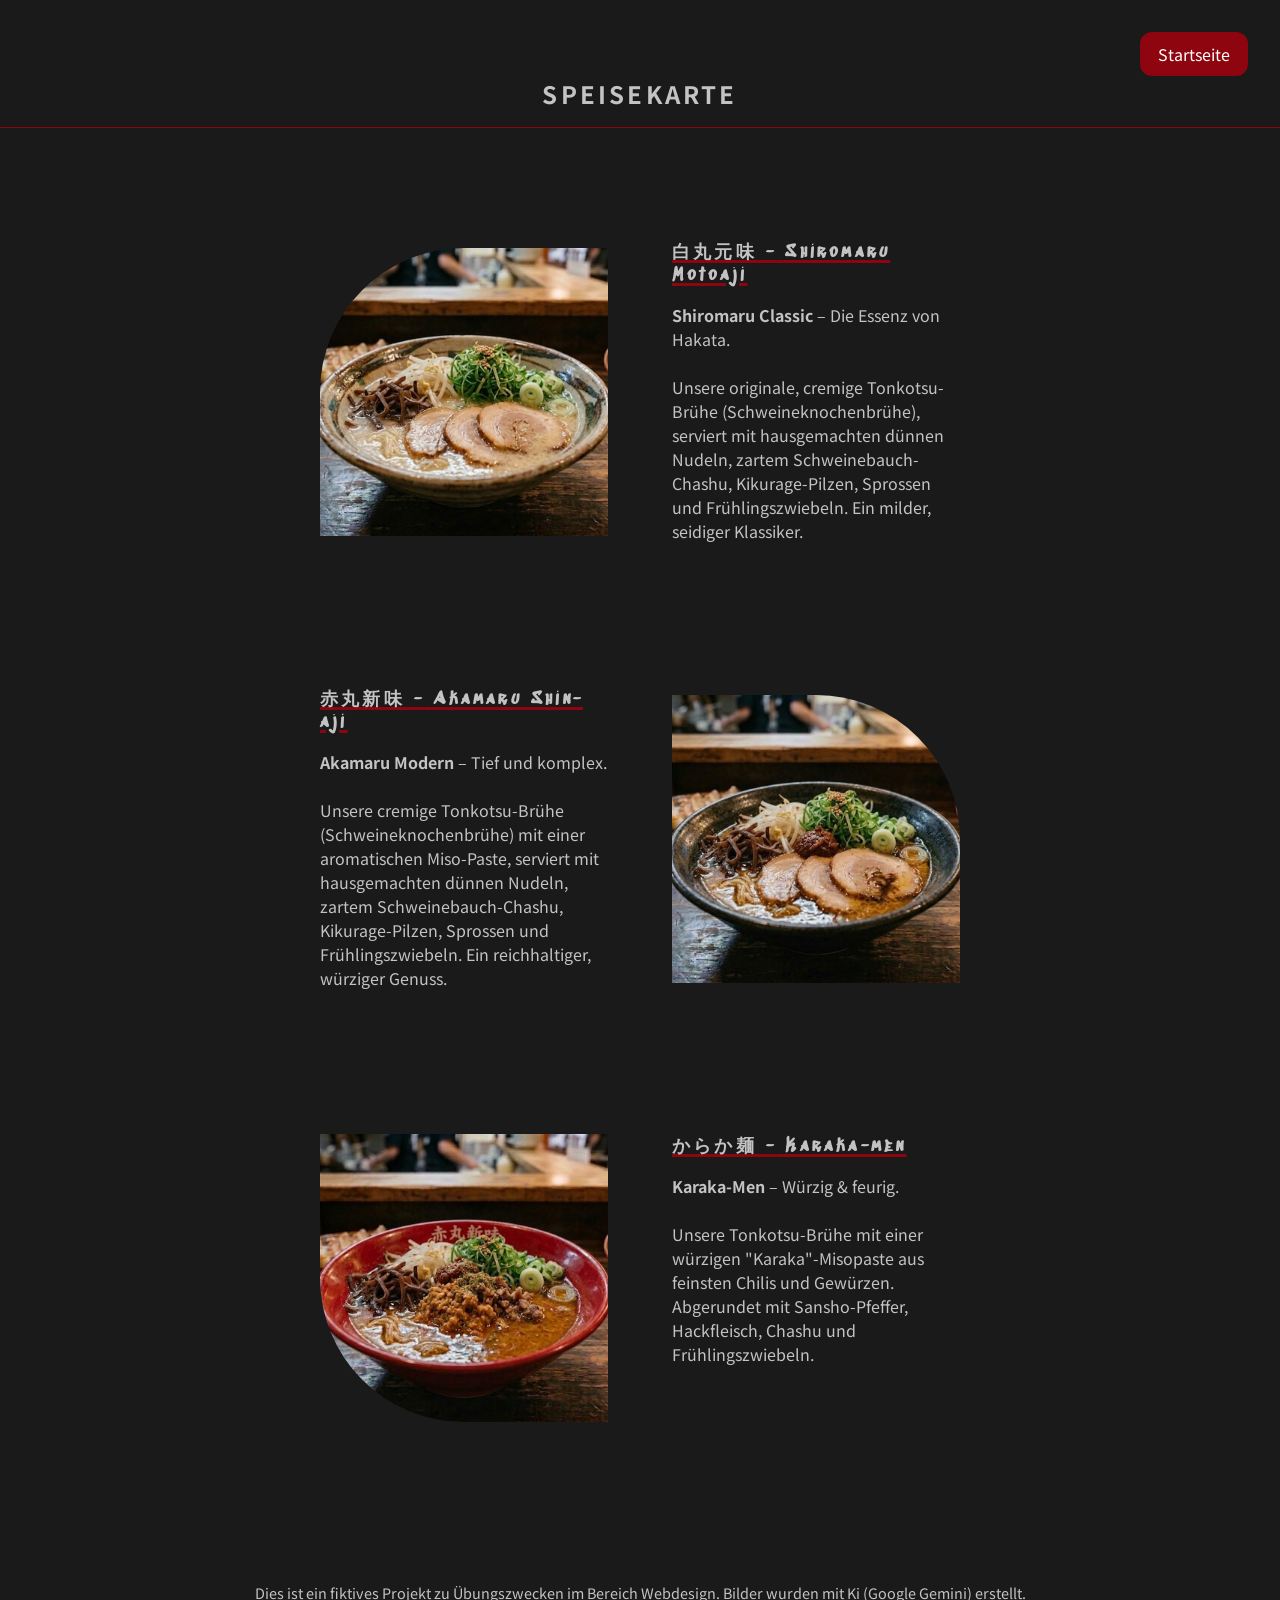
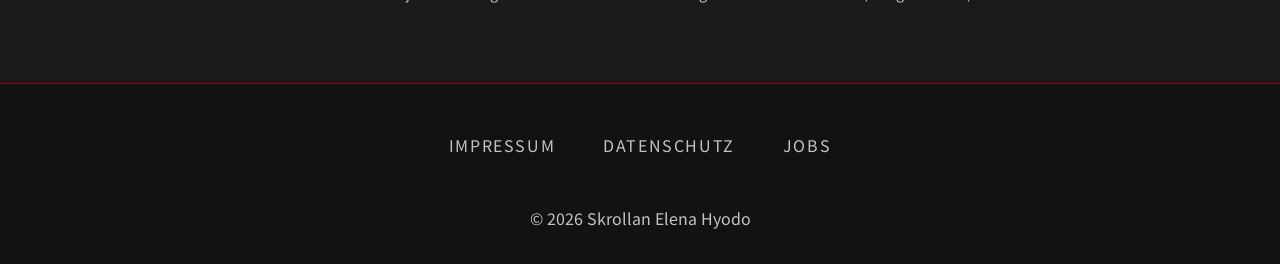
==== commit 9a342123: "datenschutz added" ====
--- a/menu.html
+++ b/menu.html
@@ -5,6 +5,7 @@
     <meta name="viewport" content="width=device-width, initial-scale=1.0" />
     <title>Takumi Speisekarte</title>
     <link rel="stylesheet" href="styleMenu.css" />
+    <link rel="icon" href="assets/icons8-nudeln-16.png" type="image/png" />
   </head>
   <body>
     <section class="home">
@@ -64,7 +65,7 @@
     <footer class="footer">
       <div class="footerLinks">
         <a href="#" class="footerlink">Impressum</a>
-        <a href="#" class="footerlink">Datenschutz</a>
+        <a href="datenschutz.html" class="footerlink">Datenschutz</a>
         <a href="#" class="footerlink">Jobs</a>
       </div>
       <div class="copyright">
--- a/styleMenu.css
+++ b/styleMenu.css
@@ -128,13 +128,13 @@
   object-fit: cover;
 }
 .img.first {
-  border-radius: 9rem 2rem 2rem 2rem;
+  border-radius: 9rem 0rem 0rem 0rem;
 }
 .img.second {
-  border-radius: 2rem 9rem 2rem 2rem;
+  border-radius: 0rem 9rem 0rem 0rem;
 }
 .img.third {
-  border-radius: 2rem 2rem 2rem 9rem;
+  border-radius: 0rem 0rem 0rem 9rem;
 }
 .recip {
   margin-left: 0 auto;
